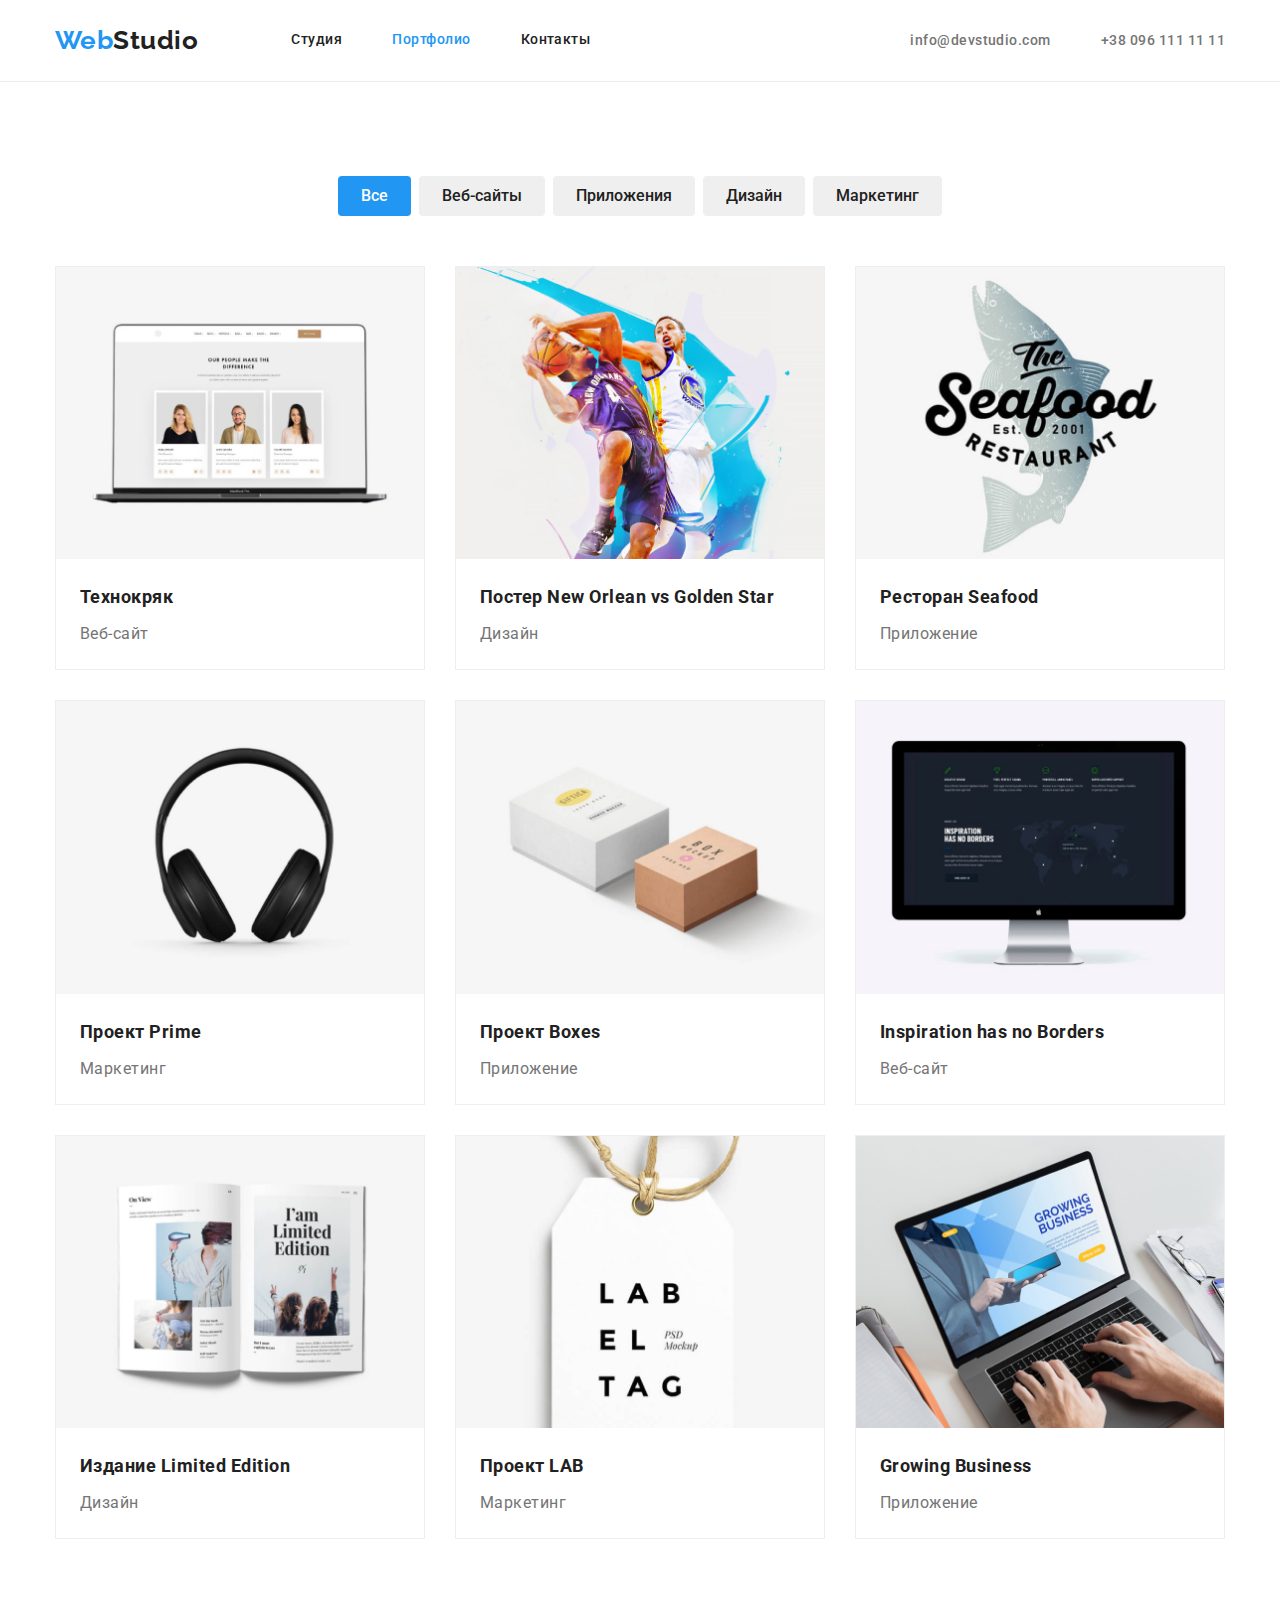
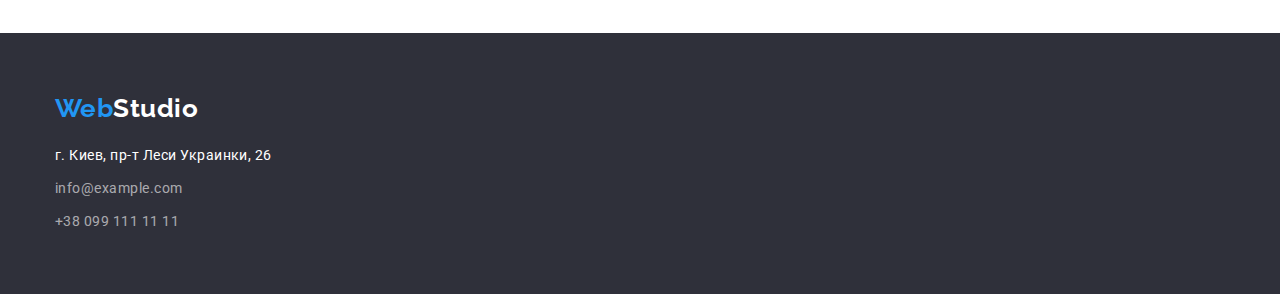
==== portfolio.html @ 90da4854 "дз 4" ====
<!DOCTYPE html>
<html lang="ru">
  <head>
    <meta charset="UTF-8" />
    <meta http-equiv="X-UA-Compatible" content="IE=edge" />
    <meta name="viewport" content="width=device-width, initial-scale=1.0" />
    <title>Document</title>
    <link rel="preconnect" href="https://fonts.googleapis.com" />
    <link rel="preconnect" href="https://fonts.gstatic.com" crossorigin />
    <link
      href="https://fonts.googleapis.com/css2?family=Raleway:wght@700&family=Roboto:wght@400;500;700;900&display=swap"
      rel="stylesheet"
    />
    <link
      rel="stylesheet"
      href="https://cdnjs.cloudflare.com/ajax/libs/modern-normalize/1.1.0/modern-normalize.min.css"
    />

    <link rel="stylesheet" href="./css/styles.css" />
  </head>
  <body>
    <!--Шапка-->
    <header class="page-header">
      <div class="container main-nav">
        <nav class="main-nav">
          <a href="/" class="logo">Web<span class="logo-text">Studio</span></a>
          <ul class="site-nav list">
            <li class="item"><a href="./index.html" class="link">Студия</a></li>
            <li class="item"><a href="" class="link current">Портфолио</a></li>
            <li class="item"><a href="" class="link">Контакты</a></li>
          </ul>
        </nav>
        <ul class="auth-nav list">
          <li class="item"><a href="" class="link">info@devstudio.com</a></li>
          <li class="item"><a href="" class="link">+38 096 111 11 11</a></li>
        </ul>
      </div>
    </header>
    <main>
      <!--Перечень услуг-->
      <section class="section">
        <div class="container">
          <ul class="sections-button">
            <li class="item">
              <button type="button" class="button-link current">Все</button>
            </li>
            <li class="item">
              <button type="button" class="button-link">Веб-сайты</button>
            </li>
            <li class="item">
              <button type="button" class="button-link">Приложения</button>
            </li>
            <li class="item">
              <button type="button" class="button-link">Дизайн</button>
            </li>
            <li class="item">
              <button type="button" class="button-link">Маркетинг</button>
            </li>
          </ul>
          <ul class="work-list">
            <li class="item">
              <div class="card">
                <img src="./images/img7.jpg" alt="Ноутбук" width="370" />
                <div class="content">
                  <h2 class="title">Технокряк</h2>
                  <p class="text">Веб-сайт</p>
                </div>
              </div>
            </li>
            <li class="item">
              <div class="card">
                <img src="./images/img8.jpg" alt="Баскетболисты" width="370" />
                <div class="content">
                  <h2 class="title">
                    Постер<span lang="en"> New Orlean vs Golden Star</span>
                  </h2>
                  <p class="text">Дизайн</p>
                </div>
              </div>
            </li>
            <li class="item">
              <div class="card">
                <img src="./images/img9.jpg" alt="Рыба" width="370" />
                <div class="content">
                  <h2 class="title">Ресторан<span lang="en"> Seafood</span></h2>
                  <p class="text">Приложение</p>
                </div>
              </div>
            </li>
            <li class="item">
              <div class="card">
                <img src="./images/img10.jpg" alt="Наушники" width="370" />
                <div class="content">
                  <h2 class="title">Проект<span lang="en"> Prime</span></h2>
                  <p class="text">Маркетинг</p>
                </div>
              </div>
            </li>
            <li class="item">
              <div class="card">
                <img src="./images/img11.jpg" alt="Коробки" width="370" />
                <div class="content">
                  <h2 class="title">Проект<span lang="en"> Boxes</span></h2>
                  <p class="text">Приложение</p>
                </div>
              </div>
            </li>
            <li class="item">
              <div class="card">
                <img src="./images/img12.jpg" alt="Монитор" width="370" />
                <div class="content">
                  <h2 class="title">
                    <span lang="en"> Inspiration has no Borders</span>
                  </h2>
                  <p class="text">Веб-сайт</p>
                </div>
              </div>
            </li>
            <li class="item">
              <div class="card">
                <img src="./images/img13.jpg" alt="Журнал" width="370" />
                <div class="content">
                  <h2 class="title">
                    Издание<span lang="en"> Limited Edition</span>
                  </h2>
                  <p class="text">Дизайн</p>
                </div>
              </div>
            </li>
            <li class="item">
              <div class="card">
                <img src="./images/img14.jpg" alt="Кулон" width="370" />
                <div class="content">
                  <h2 class="title">Проект<span lang="en"> LAB</span></h2>
                  <p class="text">Маркетинг</p>
                </div>
              </div>
            </li>
            <li class="item">
              <div class="card">
                <img
                  src="./images/img15.jpg"
                  alt="Работа за ноутбуком"
                  width="370"
                />
                <div class="content">
                  <h2 class="title">
                    <span lang="en"> Growing Business</span>
                  </h2>
                  <p class="text">Приложение</p>
                </div>
              </div>
            </li>
          </ul>
        </div>
      </section>
    </main>
    <!--Подвал-->
    <footer class="basement basic">
      <div class="container">
        <a href="/" class="logo">Web<span class="logo-second">Studio</span></a>
        <address class="addres-list">г. Киев, пр-т Леси Украинки, 26</address>

        <address>
          <ul class="contacts-list">
            <li class="item">
              <a href="mailto:info@example.com" class="link"
                >info@example.com</a
              >
            </li>
            <li class="item">
              <a href="tel:+380991111111" class="link">+38 099 111 11 11</a>
            </li>
          </ul>
        </address>
      </div>
    </footer>
  </body>
</html>
---- css/styles.css ----
/* цвет основно текста #212121 */
/* цвет вторичного текста #757575 */
/* акцент #2196F3 */
:root {
  --primary-text-color: #757575;
  --title-text-color: #212121;
  --accent-color: #2196f3;
  --primary-bg-color: #ffffff;
  --second-accent-color: rgba(255, 255, 255, 0.6);
  --secondary-bg-color: #f5f4fa;
}
body {
  background-color: var(--primary-bg-color);
  color: var(--primary-text-color);

  font-family: Roboto, sans-serif;
  letter-spacing: 0.03em;
}
/* Utilities */
ul {
  padding: 0;
  margin: 0;
  list-style: none;
}
.container {
  margin-left: auto;
  margin-right: auto;
  width: 1200px;
  padding-left: 15px;
  padding-right: 15px;
  /* outline: 1px solid tomato; */
}
img {
  display: block;
  max-width: 100%;
  height: auto;
}
.section {
  padding-top: 94px;
  padding-bottom: 94px;
}

.logo {
  color: var(--accent-color);

  font-family: Raleway, sans-serif;
  font-weight: 700;
  font-size: 26px;
  line-height: 1.2;
  text-decoration: none;
}
.logo-text {
  color: var(--title-text-color);
}

/* Page header */
.page-header {
  border-bottom: 1px solid #ececec;
}
/* Main nav */
.main-nav {
  display: flex;
  align-items: center;
}
/* site nav */
.site-nav {
  display: flex;
  margin-left: 93px;
}
.site-nav .item:not(:last-child) {
  margin-right: 50px;
}
.site-nav .link {
  display: block;
  padding-top: 32px;
  padding-bottom: 32px;
  color: var(--title-text-color);

  font-weight: 500;
  font-size: 14px;
  line-height: 1.14;
  text-decoration: none;
}
.site-nav .link:hover,
.site-nav .link:focus {
  color: var(--accent-color);
}
.site-nav .link.current {
  color: var(--accent-color);
}
/* auth nav */
.auth-nav {
  margin-left: auto;
  display: flex;
}
.auth-nav .item:not(:last-child) {
  margin-right: 50px;
}
.auth-nav .link {
  display: block;
  padding-top: 32px;
  padding-bottom: 32px;
  color: var(--primary-text-color);

  font-weight: 500;
  font-size: 14px;
  line-height: 1.2;
  text-decoration: none;
}
.auth-nav .link:hover,
.auth-nav .link:focus {
  color: var(--accent-color);
}
.auth-nav .link.current {
  color: var(--accent-color);
}
/* Hero */
.hero {
  padding-top: 200px;
  padding-bottom: 200px;
  text-align: center;
}
.hero-title {
  margin-top: 0;
  margin-bottom: 30px;
  color: var(--primary-bg-color);

  font-weight: 900;
  font-size: 44px;
  line-height: 1.4;
  text-transform: uppercase;
}
.basic {
  background-color: #2f303a;
}
.second {
  background-color: var(--secondary-bg-color);
}
/* Section */
.section-block {
  padding-top: 0;
  padding-bottom: 94px;
}
.section-title {
  margin-top: 0;
  margin-bottom: 50px;
  color: var(--title-text-color);

  font-weight: 700;
  font-size: 36px;
  line-height: 1.2;
  text-align: center;
}
.doing {
  display: flex;
  flex-wrap: wrap;
  margin-right: -30px;
}
.doing .item {
  flex-basis: calc(100% / 3 - 30px);
  margin-right: 30px;
}
/* Features */
.feature-list {
  display: flex;
  flex-wrap: wrap;
  margin-right: -30px;
}
.feature-list .item {
  flex-basis: calc(100% / 4 - 30px);
  margin-right: 30px;
}
.feature-list .title {
  margin-top: 0;
  margin-bottom: 10px;
  color: var(--title-text-color);

  font-weight: 700;
  font-size: 14px;
  line-height: 1.14;
  text-transform: uppercase;
}
.feature-list .text {
  margin-top: 0;
  margin-bottom: 0;
  font-size: 14px;
  line-height: 1.71;
}
/* Team */
.team-list {
  display: flex;
  flex-wrap: wrap;
  margin-right: -30px;
  text-align: center;
}
.team-list .item {
  flex-basis: calc(100% / 4 - 30px);
  margin-right: 30px;
}
.team-list .title {
  margin-top: 0;
  margin-bottom: 10px;
  color: var(--title-text-color);

  font-weight: 500;
  font-size: 16px;
  line-height: 1.2;
}
.team-list .text {
  margin-top: 0;
  margin-bottom: 0;
  font-size: 16px;
  line-height: 1.2;
}
.description {
  padding: 30px 0;
}
.foto {
  background: #ffffff;
  box-shadow: 0px 1px 3px rgba(0, 0, 0, 0.12), 0px 1px 1px rgba(0, 0, 0, 0.14),
    0px 2px 1px rgba(0, 0, 0, 0.2);
  border-radius: 0px 0px 4px 4px;
}

/* Button */
.button {
  border-radius: 4px;
  padding: 10px 32px;

  color: var(--title-text-color);
  background-color: var(--primary-bg-color);
  text-align: center;
  font-family: inherit;
  border: 1px solid transparent;
}
.button.ptimary {
  background-color: var(--accent-color);
  color: var(--primary-bg-color);

  font-weight: 700;
  font-size: 16px;
  line-height: 1.8;
}
.sections-button .item:not(:last-child) {
  margin-right: 8px;
}
.sections-button {
  display: flex;
  margin-top: 0;
  margin-bottom: 50px;
  justify-content: center;
}
.button-link {
  display: inline-block;
  border-radius: 4px;
  padding: 6px 22px;
  color: var(--title-text-color);

  font-weight: 500;
  font-size: 16px;
  line-height: 1.63;

  font-family: inherit;
  text-align: center;
  border: 1px solid transparent;
}
.button-link:hover,
.button-link:focus {
  color: var(--primary-bg-color);
  background-color: var(--accent-color);
}
.button-link.current {
  background-color: var(--accent-color);
  color: var(--primary-bg-color);
}
.logo-second {
  color: var(--primary-bg-color);
}
/* Contacts */
.addres-list {
  margin-top: 20px;
  color: var(--primary-bg-color);
  font-style: normal;
  font-size: 14px;
  line-height: 1.71;
}
.addres-list:hover,
.addres-list:focus {
  color: var(--accent-color);
}
.contacts-list .item {
  margin-top: 9px;
}
.contacts-list .link {
  /* margin-top: 9px; */
  color: var(--second-accent-color);
  font-style: normal;
  font-size: 14px;
  line-height: 1.71;
  text-decoration: none;
}
.contacts-list .link:hover,
.contacts-list .link:focus {
  color: var(--accent-color);
}
/* Перечень услуг */
.work-list {
  display: flex;
  flex-wrap: wrap;
  margin-right: -30px;
  margin-bottom: -30px;
}
.work-list .item {
  flex-basis: calc(100% / 3 - 30px);
  margin-right: 30px;
  margin-bottom: 30px;
}
.work-list .title {
  margin-top: 0;
  margin-bottom: 4px;
  color: var(--title-text-color);

  font-weight: 700;
  font-size: 18px;
  line-height: 2;
}
.work-list .text {
  margin-top: 0;
  margin-bottom: 0;
  font-size: 16px;
  line-height: 1.88;
}
.content {
  padding: 20px 24px;
}
.card {
  background: #ffffff;
  border: 1px solid #eeeeee;
  box-sizing: border-box;
}
/* Подвал */
.basement {
  padding-top: 60px;
  padding-bottom: 60px;
}
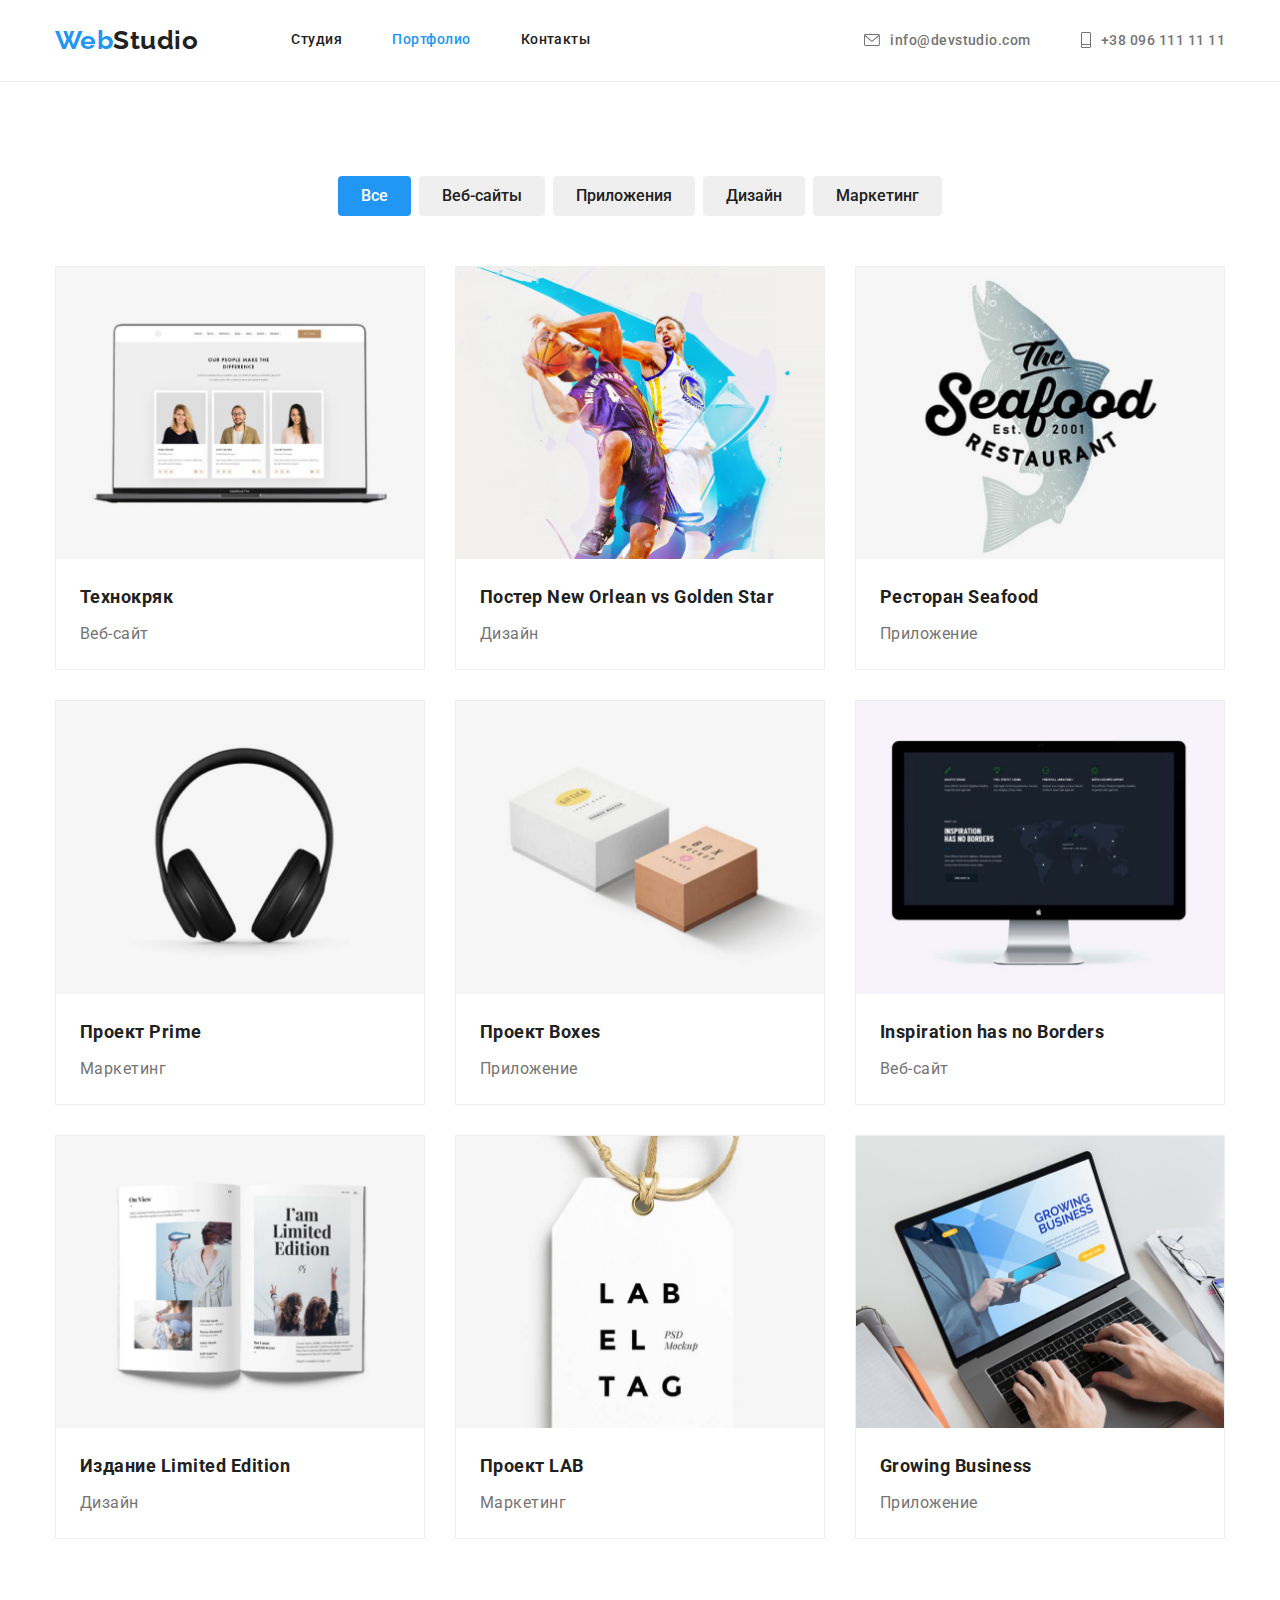
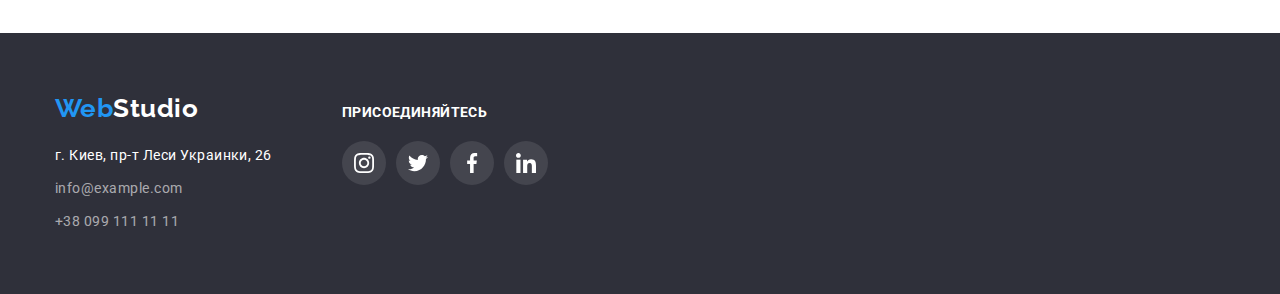
==== commit 998005b1: "размещение иконок через свг спрайт" ====
--- a/portfolio.html
+++ b/portfolio.html
@@ -31,8 +31,22 @@
           </ul>
         </nav>
         <ul class="auth-nav list">
-          <li class="item"><a href="" class="link">info@devstudio.com</a></li>
-          <li class="item"><a href="" class="link">+38 096 111 11 11</a></li>
+          <li class="item">
+            <a href="mailto:info@devstudio.com" class="link">
+              <svg class="icon" width="16" height="12">
+                <use href="./images/icons.svg#icon-mail"></use>
+              </svg>
+              info@devstudio.com
+            </a>
+          </li>
+          <li class="item">
+            <a href="tel:+38 096 111 11 11" class="link">
+              <svg class="icon" width="10" height="16">
+                <use href="./images/icons.svg#icon-telephone"></use>
+              </svg>
+              +38 096 111 11 11
+            </a>
+          </li>
         </ul>
       </div>
     </header>
@@ -158,21 +172,62 @@
     <!--Подвал-->
     <footer class="basement basic">
       <div class="container">
-        <a href="/" class="logo">Web<span class="logo-second">Studio</span></a>
-        <address class="addres-list">г. Киев, пр-т Леси Украинки, 26</address>
+        <div class="footer-other">
+          <div class="adress-other">
+            <a href="/" class="logo"
+              >Web<span class="logo-second">Studio</span></a
+            >
+            <address class="addres-list">
+              г. Киев, пр-т Леси Украинки, 26
+            </address>
 
-        <address>
-          <ul class="contacts-list">
-            <li class="item">
-              <a href="mailto:info@example.com" class="link"
-                >info@example.com</a
-              >
-            </li>
-            <li class="item">
-              <a href="tel:+380991111111" class="link">+38 099 111 11 11</a>
-            </li>
-          </ul>
-        </address>
+            <address>
+              <ul class="contacts-list">
+                <li class="item">
+                  <a href="mailto:info@example.com" class="link"
+                    >info@example.com</a
+                  >
+                </li>
+                <li class="item">
+                  <a href="tel:+380991111111" class="link">+38 099 111 11 11</a>
+                </li>
+              </ul>
+            </address>
+          </div>
+          <div class="second-other">
+            <h2 class="second-title">Присоединяйтесь</h2>
+            <ul class="second-social-list">
+              <li class="second-social-item">
+                <a href="" class="second-social-link">
+                  <svg class="second-social-icon" width="20" height="20">
+                    <use href="./images/icons.svg#icon-instagram"></use>
+                  </svg>
+                </a>
+              </li>
+              <li class="second-social-item">
+                <a href="" class="second-social-link">
+                  <svg class="second-social-icon" width="20" height="20">
+                    <use href="./images/icons.svg#icon-twitter"></use>
+                  </svg>
+                </a>
+              </li>
+              <li class="second-social-item">
+                <a href="" class="second-social-link">
+                  <svg class="second-social-icon" width="20" height="20">
+                    <use href="./images/icons.svg#icon-facebook"></use>
+                  </svg>
+                </a>
+              </li>
+              <li class="second-social-item">
+                <a href="" class="second-social-link">
+                  <svg class="second-social-icon" width="20" height="20">
+                    <use href="./images/icons.svg#icon-linkedin"></use>
+                  </svg>
+                </a>
+              </li>
+            </ul>
+          </div>
+        </div>
       </div>
     </footer>
   </body>
--- a/css/styles.css
+++ b/css/styles.css
@@ -97,7 +97,9 @@
   margin-right: 50px;
 }
 .auth-nav .link {
-  display: block;
+  display: flex;
+  align-items: center;
+  justify-content: center;
   padding-top: 32px;
   padding-bottom: 32px;
   color: var(--primary-text-color);
@@ -107,6 +109,10 @@
   line-height: 1.2;
   text-decoration: none;
 }
+.auth-nav .icon {
+  fill: currentColor;
+  margin-right: 10px;
+}
 .auth-nav .link:hover,
 .auth-nav .link:focus {
   color: var(--accent-color);
@@ -114,6 +120,7 @@
 .auth-nav .link.current {
   color: var(--accent-color);
 }
+
 /* Hero */
 .hero {
   padding-top: 200px;
@@ -136,6 +143,19 @@
 .second {
   background-color: var(--secondary-bg-color);
 }
+.overlay {
+  max-width: 1600px;
+  margin-left: auto;
+  margin-right: auto;
+  background-image: linear-gradient(
+      rgba(47, 48, 58, 0.4),
+      rgba(47, 48, 58, 0.4)
+    ),
+    url(../images/hero1.jpg);
+  background-repeat: no-repeat;
+  background-position: center;
+  background-size: cover;
+}
 /* Section */
 .section-block {
   padding-top: 0;
@@ -170,6 +190,21 @@
   flex-basis: calc(100% / 4 - 30px);
   margin-right: 30px;
 }
+.feature-list .about {
+  display: flex;
+  align-items: center;
+  justify-content: center;
+  width: 270px;
+  height: 120px;
+  margin-bottom: 30px;
+  background-color: #f5f4fa;
+  border-radius: 4px;
+}
+.feature-list .icon {
+  display: flex;
+  align-items: center;
+  justify-content: center;
+}
 .feature-list .title {
   margin-top: 0;
   margin-bottom: 10px;
@@ -211,6 +246,7 @@
   margin-bottom: 0;
   font-size: 16px;
   line-height: 1.2;
+  margin-bottom: 16px;
 }
 .description {
   padding: 30px 0;
@@ -221,6 +257,66 @@
     0px 2px 1px rgba(0, 0, 0, 0.2);
   border-radius: 0px 0px 4px 4px;
 }
+.team-social-list {
+  display: flex;
+  justify-content: center;
+}
+.team-social-item {
+  width: 44px;
+  height: 44px;
+}
+.team-social-item + .team-social-item {
+  margin-left: 10px;
+}
+.team-social-link {
+  width: 100%;
+  height: 100%;
+  border-radius: 50%;
+  display: flex;
+  align-items: center;
+  justify-content: center;
+  background-color: #ffffff;
+  color: #afb1b8;
+}
+.team-social-icon {
+  fill: currentColor;
+}
+.team-social-link:hover,
+.team-social-link:focus {
+  background-color: var(--accent-color);
+  color: #ffffff;
+}
+/* Clients */
+.section-clients {
+  display: flex;
+  justify-content: center;
+}
+.section-clients-item {
+  width: 170px;
+  height: 92px;
+}
+.section-clients-item + .section-clients-item {
+  margin-left: 30px;
+}
+.section-clients-link {
+  width: 100%;
+  height: 100%;
+  display: flex;
+  align-items: center;
+  justify-content: center;
+  border: 1px solid #afb1b8;
+  border-radius: 4px;
+  color: #afb1b8;
+}
+.section-clients-icon {
+  fill: currentColor;
+}
+.section-clients-link:hover,
+.section-clients-link:focus {
+  background-color: #ffffff;
+  color: var(--accent-color);
+  border: 1px solid var(--accent-color);
+}
 
 /* Button */
 .button {
@@ -268,6 +364,8 @@
 .button-link:focus {
   color: var(--primary-bg-color);
   background-color: var(--accent-color);
+  box-shadow: 0px 3px 1px rgba(0, 0, 0, 0.1), 0px 1px 2px rgba(0, 0, 0, 0.08),
+    0px 2px 2px rgba(0, 0, 0, 0.12);
 }
 .button-link.current {
   background-color: var(--accent-color);
@@ -338,8 +436,58 @@
   border: 1px solid #eeeeee;
   box-sizing: border-box;
 }
+.work-list .card:hover {
+  box-shadow: 0px 1px 1px rgba(0, 0, 0, 0.12), 0px 4px 4px rgba(0, 0, 0, 0.06),
+    1px 4px 6px rgba(0, 0, 0, 0.16);
+}
 /* Подвал */
 .basement {
   padding-top: 60px;
   padding-bottom: 60px;
 }
+.second-title {
+  display: flex;
+  font-weight: 700;
+  font-size: 14px;
+  line-height: 1.14;
+  letter-spacing: 0.03em;
+  text-transform: uppercase;
+  color: var(--primary-bg-color);
+  margin-bottom: 20px;
+}
+.footer-other {
+  display: flex;
+  align-items: baseline;
+}
+.adress-other {
+  margin-right: 70px;
+}
+
+.second-social-list {
+  display: flex;
+}
+.second-social-item {
+  width: 44px;
+  height: 44px;
+}
+.second-social-item + .second-social-item {
+  margin-left: 10px;
+}
+.second-social-link {
+  width: 100%;
+  height: 100%;
+  border-radius: 50%;
+  display: flex;
+  align-items: center;
+  justify-content: center;
+  background-color: rgba(255, 255, 255, 0.1);
+  color: #ffffff;
+}
+.second-social-icon {
+  fill: currentColor;
+}
+.second-social-link:hover,
+.second-social-link:focus {
+  background-color: var(--accent-color);
+  color: #ffffff;
+}
